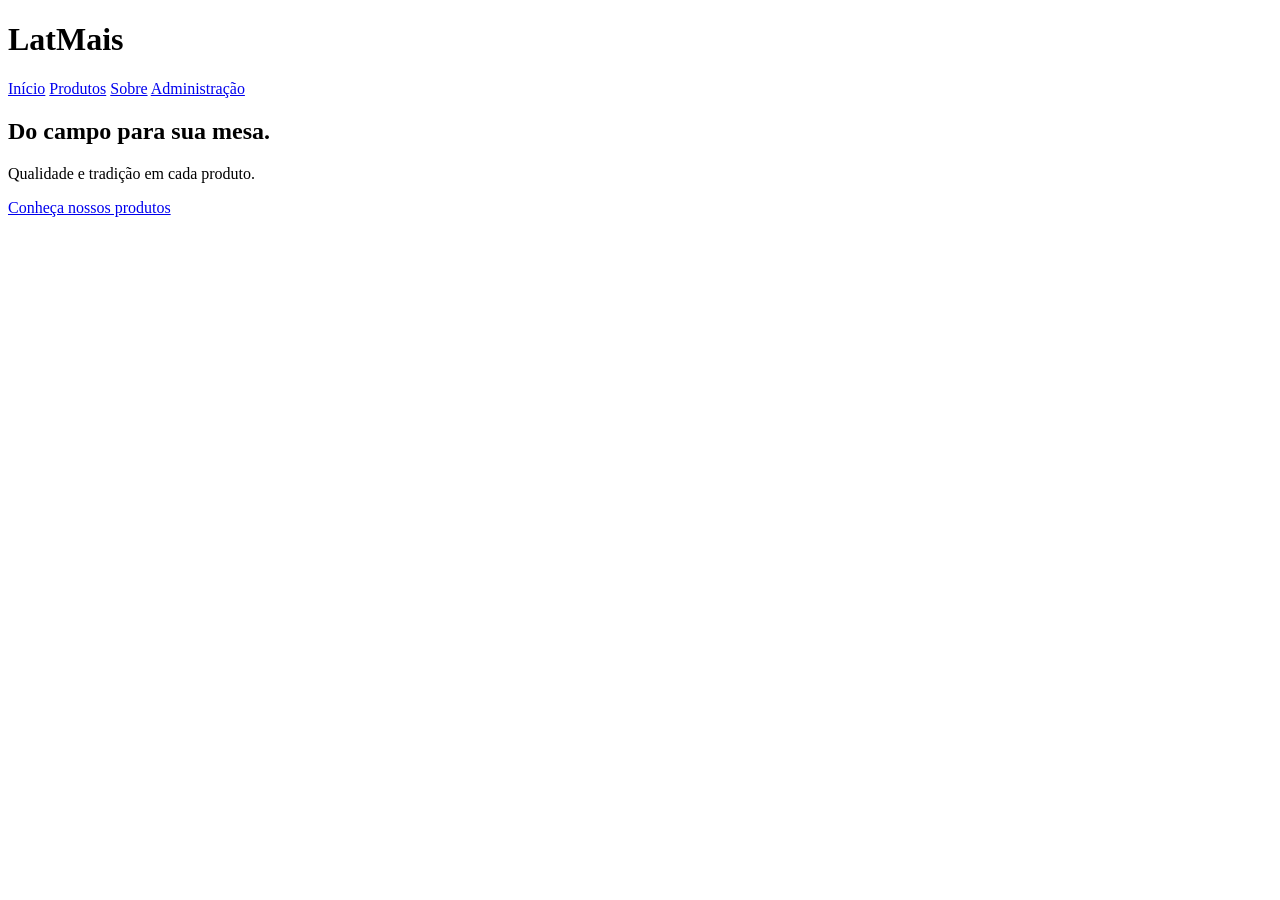
==== index.html @ 6383c1b7 "feat: add index.html" ====
<!DOCTYPE html>

<html lang="pt-BR">
<head>
    <meta charset="UTF-8">

    <meta
        name="viewport"
        content="width=device-width, initial-scale=1.0"
    >

    <title>LatMais</title>
</head>

<body>

    <header>
        <h1>LatMais</h1>

        <nav>
            <a href="#inicio">Início</a>
            <a href="#produtos">Produtos</a>
            <a href="#sobre">Sobre</a>
            <a href="#">Administração</a>
        </nav>
    </header>

    <main>

        <section id="inicio">
            <h2>Do campo para sua mesa.</h2>

            <p>
                Qualidade e tradição em cada produto.
            </p>

            <a href="#produtos">Conheça nossos produtos</a>
        </section>

    </main>

</body>
</html>
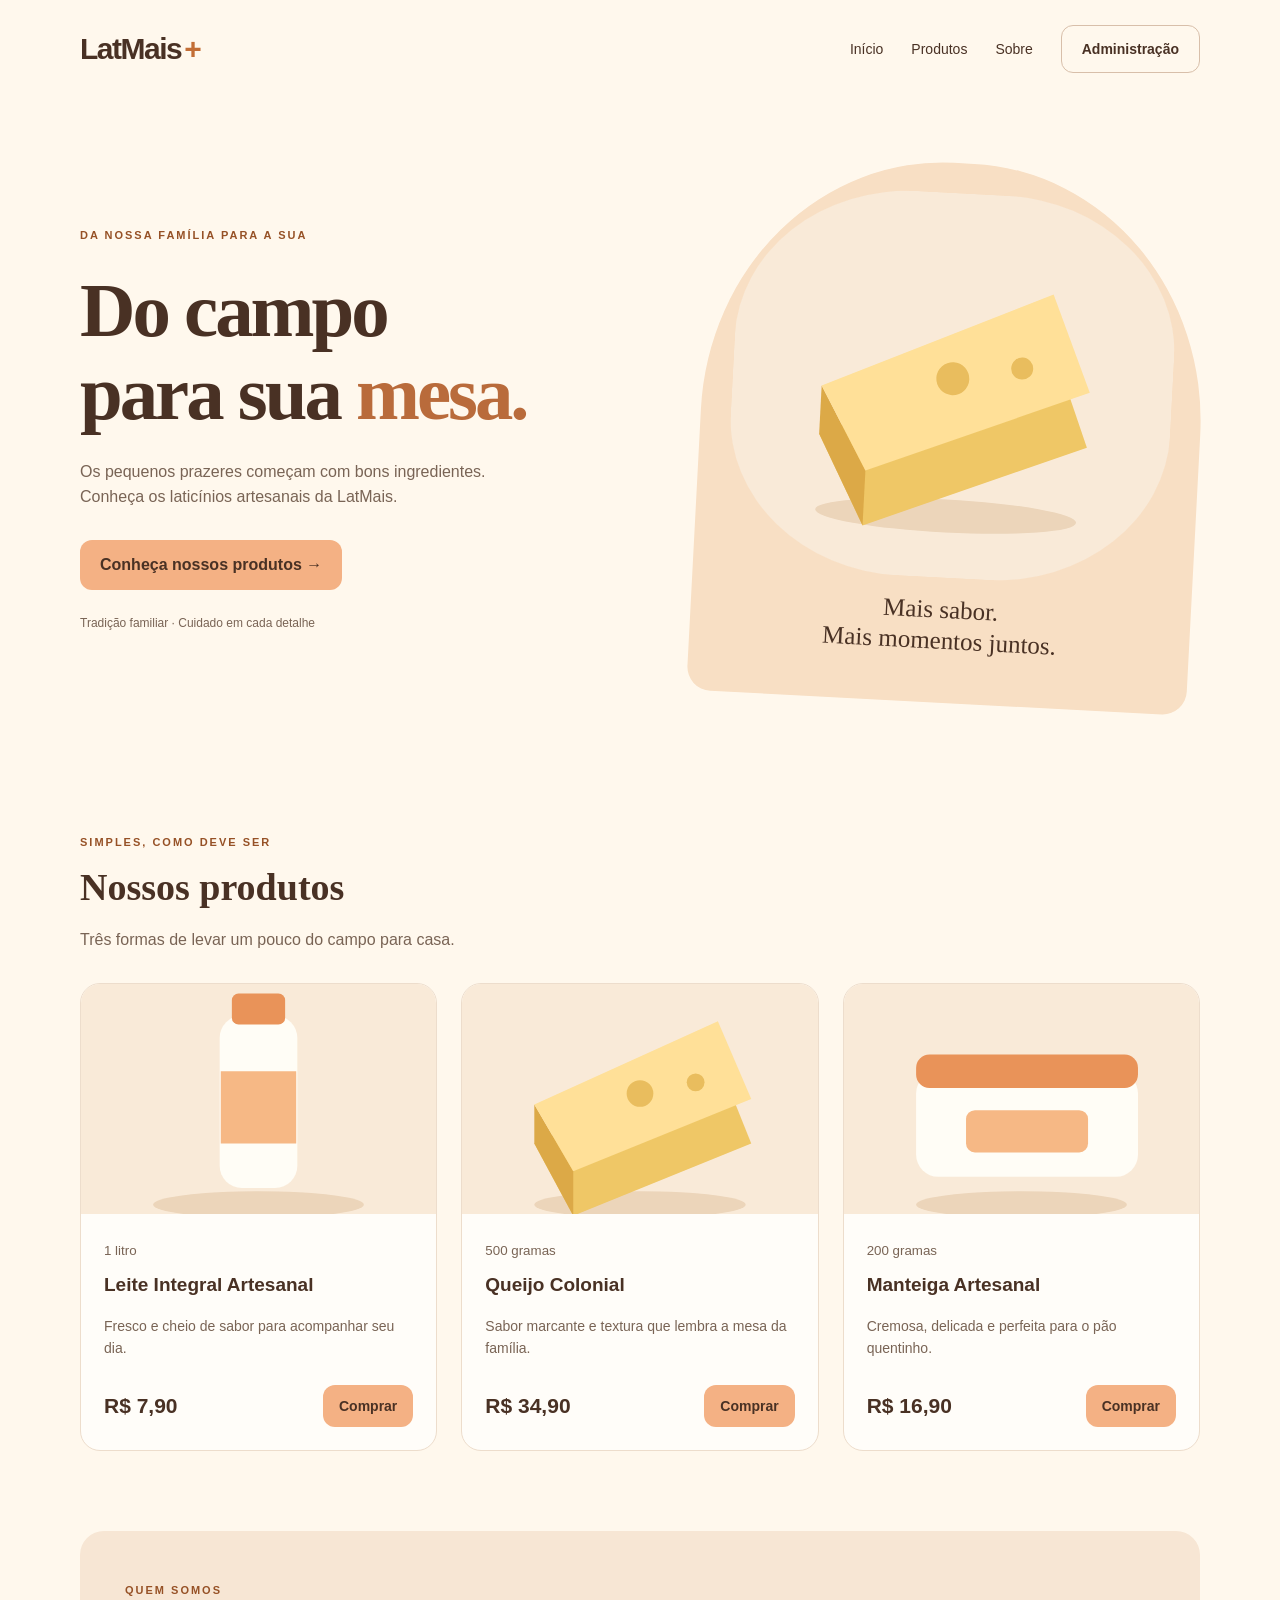
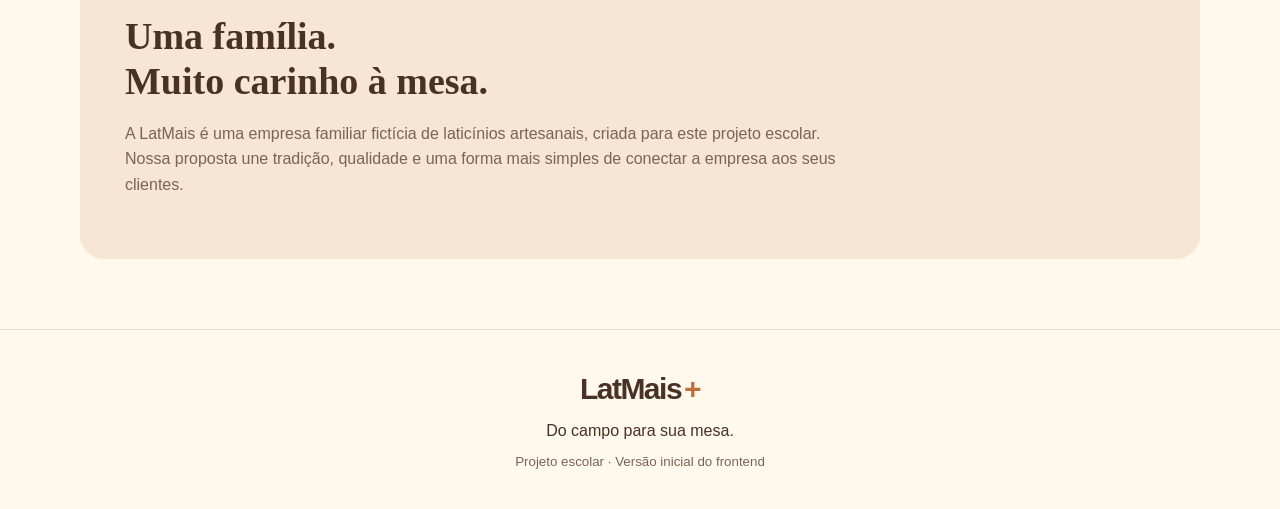
==== commit 3b348dc6: "feat: update html" ====
--- a/index.html
+++ b/index.html
@@ -1,43 +1,43 @@
 <!DOCTYPE html>
-
 <html lang="pt-BR">
 <head>
     <meta charset="UTF-8">
-
-    <meta
-        name="viewport"
-        content="width=device-width, initial-scale=1.0"
-    >
-
-    <title>LatMais</title>
+    <meta name="viewport" content="width=device-width, initial-scale=1.0">
+    <meta name="description" content="LatMais: laticínios artesanais de uma empresa familiar.">
+    <title>LatMais | Do campo para sua mesa</title>
+    <link rel="stylesheet" href="css/style.css">
+    <script src="js/script.js" defer></script>
 </head>
-
 <body>
-
-    <header>
-        <h1>LatMais</h1>
-
-        <nav>
-            <a href="#inicio">Início</a>
-            <a href="#produtos">Produtos</a>
-            <a href="#sobre">Sobre</a>
-            <a href="#">Administração</a>
+    <header class="cabecalho">
+        <a class="marca" href="#inicio" aria-label="LatMais início">LatMais<span>+</span></a>
+        <nav aria-label="Menu principal">
+            <a href="#inicio">Início</a><a href="#produtos">Produtos</a><a href="#sobre">Sobre</a>
+            <button class="botao-secundario" type="button" id="admin">Administração</button>
         </nav>
     </header>
-
     <main>
-
-        <section id="inicio">
-            <h2>Do campo para sua mesa.</h2>
-
-            <p>
-                Qualidade e tradição em cada produto.
-            </p>
-
-            <a href="#produtos">Conheça nossos produtos</a>
+        <section id="inicio" class="apresentacao">
+            <div><span class="etiqueta">DA NOSSA FAMÍLIA PARA A SUA</span>
+                <h1>Do campo<br>para sua <em>mesa.</em></h1>
+                <p>Os pequenos prazeres começam com bons ingredientes. Conheça os laticínios artesanais da LatMais.</p>
+                <a class="botao" href="#produtos">Conheça nossos produtos →</a>
+                <p class="detalhe">Tradição familiar · Cuidado em cada detalhe</p>
+            </div>
+            <div class="destaque"><img src="imagens/queijo.svg" alt="Ilustração do queijo colonial LatMais"><span>Mais sabor.<br>Mais momentos juntos.</span></div>
         </section>
-
+        <section id="produtos" class="secao">
+            <span class="etiqueta">SIMPLES, COMO DEVE SER</span>
+            <h2>Nossos produtos</h2>
+            <p>Três formas de levar um pouco do campo para casa.</p>
+            <div class="lista-produtos"><article class="produto"><img src="imagens/leite.svg" alt="Ilustração de Leite Integral Artesanal" width="320" height="280"><div class="conteudo"><small>1 litro</small><h3>Leite Integral Artesanal</h3><p>Fresco e cheio de sabor para acompanhar seu dia.</p><div class="compra"><strong>R$ 7,90</strong><button type="button" data-produto="Leite Integral Artesanal">Comprar</button></div></div></article><article class="produto"><img src="imagens/queijo.svg" alt="Ilustração de Queijo Colonial" width="320" height="280"><div class="conteudo"><small>500 gramas</small><h3>Queijo Colonial</h3><p>Sabor marcante e textura que lembra a mesa da família.</p><div class="compra"><strong>R$ 34,90</strong><button type="button" data-produto="Queijo Colonial">Comprar</button></div></div></article><article class="produto"><img src="imagens/manteiga.svg" alt="Ilustração de Manteiga Artesanal" width="320" height="280"><div class="conteudo"><small>200 gramas</small><h3>Manteiga Artesanal</h3><p>Cremosa, delicada e perfeita para o pão quentinho.</p><div class="compra"><strong>R$ 16,90</strong><button type="button" data-produto="Manteiga Artesanal">Comprar</button></div></div></article></div>
+        </section>
+        <section id="sobre" class="sobre">
+            <span class="etiqueta">QUEM SOMOS</span><h2>Uma família.<br>Muito carinho à mesa.</h2>
+            <p>A LatMais é uma empresa familiar fictícia de laticínios artesanais, criada para este projeto escolar. Nossa proposta une tradição, qualidade e uma forma mais simples de conectar a empresa aos seus clientes.</p>
+        </section>
     </main>
-
+    <footer><a class="marca" href="#inicio">LatMais<span>+</span></a><p>Do campo para sua mesa.</p><small>Projeto escolar · Versão inicial do frontend</small></footer>
+    <dialog id="aviso"><h2 id="aviso-titulo">Em construção</h2><p id="aviso-texto"></p><form method="dialog"><button>Entendi</button></form></dialog>
 </body>
-</html>+</html>
--- a/css/style.css
+++ b/css/style.css
@@ -0,0 +1,50 @@
+/* Cores reutilizáveis: altere aqui para mudar a identidade do site. */
+:root { --creme: #fff8ed; --laranja: #f4b184; --marrom: #493124; --suave: #796455; }
+/* border-box inclui borda e padding no tamanho dos elementos. */
+* { box-sizing: border-box; }
+html { scroll-behavior: smooth; scroll-padding-top: 24px; }
+body { margin: 0; background: var(--creme); color: var(--marrom); font-family: Arial, sans-serif; line-height: 1.6; }
+a { color: inherit; text-decoration: none; }
+button, .botao { font: inherit; cursor: pointer; background: var(--laranja); border: 0; border-radius: 12px; padding: 12px 20px; color: var(--marrom); font-weight: bold; display: inline-block; }
+button:hover, .botao:hover { background: #eca16c; }
+a:focus-visible, button:focus-visible { outline: 3px solid #875033; outline-offset: 5px; }
+.cabecalho { max-width: 1180px; margin: auto; padding: 25px 30px; display: flex; justify-content: space-between; align-items: center; gap: 25px; }
+.marca { font-size: 30px; font-weight: 900; letter-spacing: -1.5px; }
+.marca span { color: #c36e36; padding-left: 3px; }
+nav { display: flex; align-items: center; gap: 28px; font-size: 14px; }
+.botao-secundario { background: transparent; border: 1px solid #d8bfaa; }
+.apresentacao { max-width: 1180px; margin: auto; padding: 65px 30px 80px; display: grid; grid-template-columns: 1.1fr 1fr; gap: 70px; align-items: center; }
+.etiqueta { font-size: 11px; font-weight: bold; letter-spacing: 2px; color: #965126; }
+h1 { font-family: Georgia, serif; font-size: clamp(46px, 6vw, 78px); line-height: 1.08; letter-spacing: -3px; margin: 23px 0; }
+h1 em { font-style: normal; color: #b96b3b; }
+.apresentacao p { max-width: 420px; color: var(--suave); }
+.apresentacao .botao { margin-top: 14px; }
+.detalhe { font-size: 12px; margin-top: 24px; }
+.destaque { background: #f8dfc4; padding: 30px; border-radius: 48% 48% 24px 24px; text-align: center; transform: rotate(3deg); }
+.destaque img { width: 100%; display: block; border-radius: 40%; }
+.destaque span { display: block; font-family: Georgia, serif; font-size: 25px; line-height: 1.25; padding: 16px; }
+.secao { max-width: 1180px; margin: auto; padding: 45px 30px 80px; }
+h2 { font-family: Georgia, serif; font-size: 38px; line-height: 1.2; margin: 12px 0; }
+.secao > p { color: var(--suave); margin-bottom: 30px; }
+/* Grid distribui os três cards em colunas iguais. */
+.lista-produtos { display: grid; grid-template-columns: repeat(3, 1fr); gap: 24px; }
+.produto { background: #fffdf9; border: 1px solid #edddcc; border-radius: 20px; overflow: hidden; }
+.produto img { width: 100%; height: 230px; object-fit: cover; display: block; }
+.conteudo { padding: 23px; }
+.conteudo small { color: var(--suave); }
+h3 { font-size: 19px; margin: 8px 0; }
+.conteudo p { color: var(--suave); font-size: 14px; min-height: 48px; }
+.compra { display: flex; justify-content: space-between; align-items: center; gap: 12px; margin-top: 22px; }
+.compra strong { font-size: 21px; }
+.compra button { padding: 10px 16px; font-size: 14px; }
+.sobre { max-width: 1120px; margin: 0 auto 70px; background: #f7e6d4; border-radius: 24px; padding: 45px; }
+.sobre p { max-width: 730px; color: var(--suave); }
+footer { text-align: center; border-top: 1px solid #edddcc; padding: 35px 20px; }
+footer p { margin: 5px; }
+footer small { color: var(--suave); }
+dialog { border: 1px solid #edddcc; border-radius: 20px; padding: 30px; max-width: 460px; width: calc(100% - 40px); color: var(--marrom); background: var(--creme); }
+dialog h2 { font-size: 28px; }
+dialog::backdrop { background: #49312470; }
+/* Em telas pequenas, as colunas viram uma única coluna. */
+@media (max-width: 800px) { .cabecalho { flex-direction: column; } nav { flex-wrap: wrap; justify-content: center; gap: 18px; } .apresentacao { grid-template-columns: 1fr; gap: 35px; padding-top: 35px; } .destaque { max-width: 380px; width: 100%; margin: auto; } .lista-produtos { grid-template-columns: 1fr; } .produto img { height: 260px; object-fit: contain; background: #f9ead8; } .sobre { margin: 0 20px 45px; padding: 28px; } }
+@media (prefers-reduced-motion: reduce) { html { scroll-behavior: auto; } }
